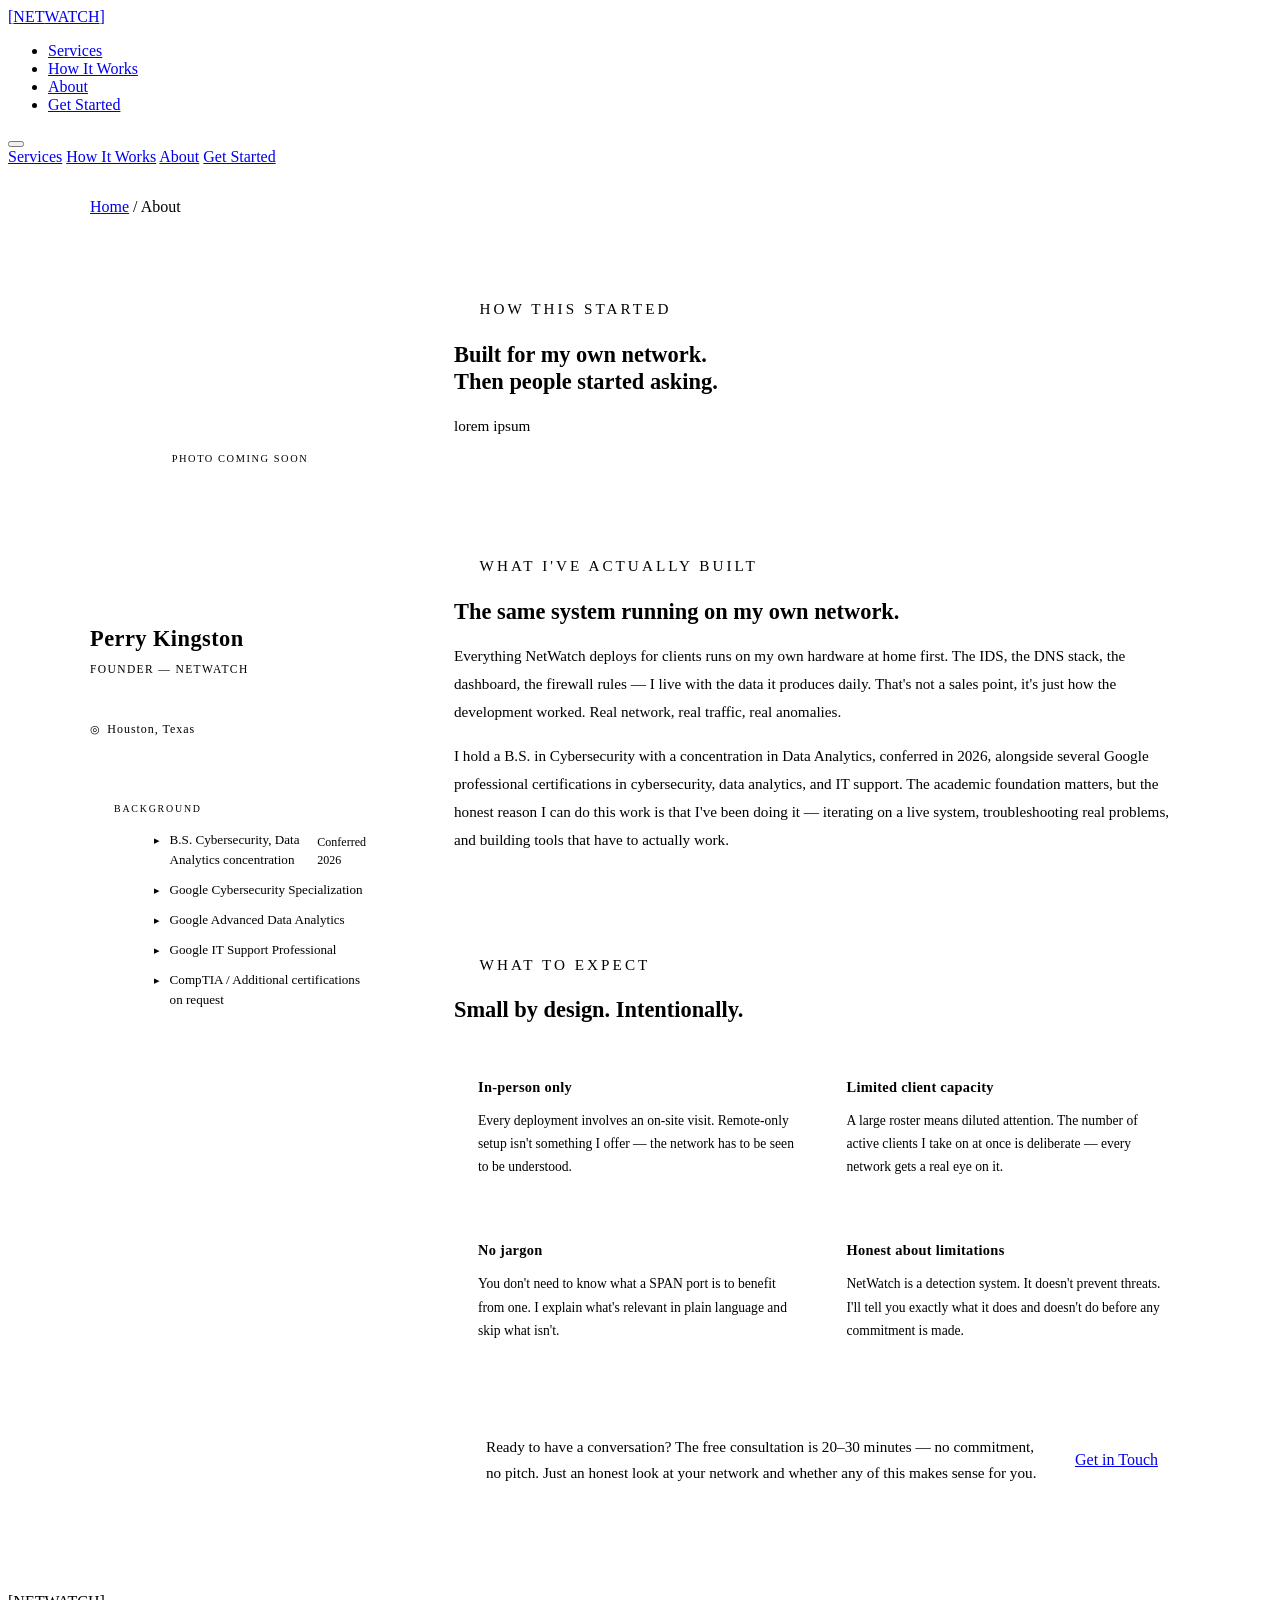
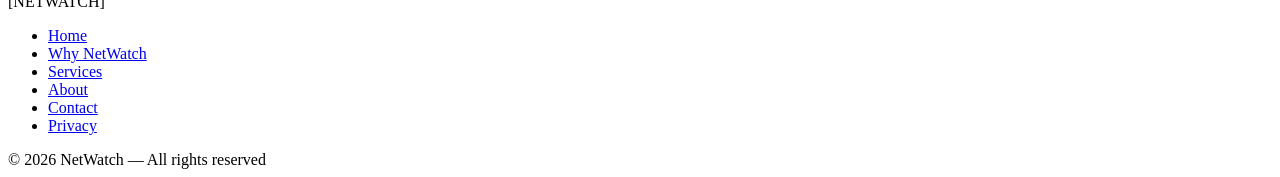
==== about.html @ 0d0172a7 "Update about.html" ====
<!DOCTYPE html>
<html lang="en">
<head>
  <meta charset="UTF-8" />
  <link rel="icon" type="image/svg+xml" href="favicon.svg" />
  <meta name="viewport" content="width=device-width, initial-scale=1.0" />
  <title>About — NetWatch</title>
  <link rel="preconnect" href="https://fonts.googleapis.com" />
  <link href="https://fonts.googleapis.com/css2?family=Chakra+Petch:wght@400;500;600;700&family=DM+Sans:wght@300;400;500&family=JetBrains+Mono:wght@400;500&display=swap" rel="stylesheet" />
  <link rel="stylesheet" href="assets/css/netwatch.css" />

  <style>
    /* ── ABOUT: LAYOUT ── */
    .about-grid {
      display: grid;
      grid-template-columns: 300px 1fr;
      gap: 4rem;
      align-items: start;
      max-width: 1100px;
      margin: 0 auto;
      padding: 4rem 2rem 5rem;
    }

    /* ── LEFT: IDENTITY ── */
    .about-identity {
      display: flex;
      flex-direction: column;
      gap: 1.5rem;
      animation: fadeUp 0.4s ease both;
    }

    .photo-placeholder {
      width: 100%;
      aspect-ratio: 1;
      background: var(--bg2);
      border: 1px solid var(--border2);
      border-radius: 4px;
      display: flex;
      flex-direction: column;
      align-items: center;
      justify-content: center;
      gap: 0.6rem;
    }

    .photo-placeholder-icon {
      width: 48px;
      height: 48px;
      border-radius: 50%;
      background: var(--bg3);
      border: 1px solid var(--border2);
      display: flex;
      align-items: center;
      justify-content: center;
    }

    .photo-placeholder-icon svg {
      width: 24px;
      height: 24px;
      stroke: var(--text-dim);
      fill: none;
      stroke-width: 1.5;
    }

    .photo-placeholder-label {
      font-family: var(--mono);
      font-size: 0.65rem;
      letter-spacing: 0.15em;
      text-transform: uppercase;
      color: var(--text-dim);
    }

    .identity-name {
      font-family: var(--head);
      font-size: 1.4rem;
      font-weight: 700;
      color: var(--text);
      letter-spacing: 0.02em;
    }

    .identity-title {
      font-family: var(--mono);
      font-size: 0.72rem;
      letter-spacing: 0.12em;
      text-transform: uppercase;
      color: var(--teal);
      margin-top: -0.75rem;
    }

    .identity-location {
      font-family: var(--mono);
      font-size: 0.75rem;
      letter-spacing: 0.08em;
      color: var(--text-dim);
      display: flex;
      align-items: center;
      gap: 0.4rem;
    }

    .identity-location::before {
      content: '◎';
      color: var(--teal-dim);
      font-size: 0.7rem;
    }

    /* ── CREDENTIAL BLOCK ── */
    .credential-block {
      background: var(--bg2);
      border: 1px solid var(--border);
      border-radius: 4px;
      padding: 1.25rem 1.5rem;
    }

    .credential-block-label {
      font-family: var(--mono);
      font-size: 0.62rem;
      letter-spacing: 0.18em;
      text-transform: uppercase;
      color: var(--text-dim);
      margin-bottom: 1rem;
    }

    .credential-list {
      list-style: none;
      display: flex;
      flex-direction: column;
      gap: 0.65rem;
    }

    .credential-list li {
      font-size: 0.82rem;
      color: var(--text-muted);
      line-height: 1.5;
      display: flex;
      align-items: flex-start;
      gap: 0.6rem;
    }

    .credential-list li::before {
      content: '▸';
      color: var(--teal-dim);
      font-size: 0.7rem;
      flex-shrink: 0;
      margin-top: 0.1rem;
    }

    .credential-list li span {
      color: var(--text-dim);
      font-size: 0.75rem;
      display: block;
      margin-top: 0.15rem;
    }

    /* ── RIGHT: CONTENT ── */
    .about-content {
      display: flex;
      flex-direction: column;
      gap: 2.5rem;
      animation: fadeUp 0.4s 0.1s ease both;
    }

    .about-section-label {
      font-family: var(--mono);
      font-size: 0.65rem;
      letter-spacing: 0.2em;
      text-transform: uppercase;
      color: var(--teal);
      margin-bottom: 0.75rem;
      display: flex;
      align-items: center;
      gap: 0.6rem;
    }

    .about-section-label::before {
      content: '';
      display: block;
      width: 16px;
      height: 1px;
      background: var(--teal);
    }

    .about-block h2 {
      font-family: var(--head);
      font-size: 1.4rem;
      font-weight: 700;
      color: var(--text);
      line-height: 1.2;
      margin-bottom: 1rem;
    }

    .about-block h2 em {
      font-style: normal;
      color: var(--teal);
    }

    .about-block p {
      font-size: 0.95rem;
      color: var(--text-muted);
      line-height: 1.85;
      margin-bottom: 1rem;
    }

    .about-block p:last-child { margin-bottom: 0; }

    .about-block p strong {
      color: var(--text);
      font-weight: 500;
    }

    .about-divider {
      height: 1px;
      background: var(--border);
    }

    /* ── WHAT TO EXPECT ── */
    .expect-grid {
      display: grid;
      grid-template-columns: 1fr 1fr;
      gap: 1px;
      background: var(--border);
      border: 1px solid var(--border);
      border-radius: 4px;
      overflow: hidden;
      margin-top: 1rem;
    }

    .expect-card {
      background: var(--bg2);
      padding: 1.5rem;
    }

    .expect-card h3 {
      font-family: var(--head);
      font-size: 0.9rem;
      font-weight: 600;
      color: var(--text);
      letter-spacing: 0.02em;
      margin-bottom: 0.5rem;
    }

    .expect-card p {
      font-size: 0.85rem;
      color: var(--text-muted);
      line-height: 1.7;
      margin-bottom: 0;
    }

    /* ── CTA ROW ── */
    .about-cta {
      background: var(--bg2);
      border: 1px solid var(--border2);
      border-radius: 4px;
      padding: 1.75rem 2rem;
      display: flex;
      align-items: center;
      justify-content: space-between;
      gap: 2rem;
      flex-wrap: wrap;
    }

    .about-cta p {
      font-size: 0.95rem;
      color: var(--text-muted);
      line-height: 1.7;
      margin: 0;
      flex: 1;
      min-width: 220px;
    }

    .about-cta p strong {
      color: var(--text);
      font-weight: 500;
    }

    /* ── RESPONSIVE ── */
    @media (max-width: 860px) {
      .about-grid {
        grid-template-columns: 1fr;
        gap: 2.5rem;
        padding: 2.5rem 1.5rem 4rem;
      }

      .about-identity {
        flex-direction: row;
        flex-wrap: wrap;
        align-items: flex-start;
        gap: 1.5rem;
      }

      .photo-placeholder {
        width: 120px;
        aspect-ratio: 1;
        flex-shrink: 0;
      }

      .expect-grid { grid-template-columns: 1fr; }
    }
  </style>
</head>
<body>

  <nav>
    <a href="index.html" class="nav-logo">
      <span class="logo-bracket">[</span>NET<span>WATCH</span><span class="logo-bracket">]</span>
    </a>
    <ul class="nav-links">
      <li><a href="services.html">Services</a></li>
      <li><a href="index.html#how-it-works">How It Works</a></li>
      <li><a href="about.html" class="active">About</a></li>
      <li><a href="contact.html" class="nav-cta">Get Started</a></li>
    </ul>
    <button class="nav-hamburger" aria-label="Toggle menu" onclick="toggleMenu()">
      <span></span><span></span><span></span>
    </button>
  </nav>

  <div class="mobile-menu" id="mobileMenu">
    <a href="services.html" onclick="toggleMenu()">Services</a>
    <a href="index.html#how-it-works" onclick="toggleMenu()">How It Works</a>
    <a href="about.html" onclick="toggleMenu()">About</a>
    <a href="contact.html" class="nav-cta" onclick="toggleMenu()">Get Started</a>
  </div>

  <div style="max-width: 1100px; margin: 0 auto; padding: 2rem 2rem 0;">
    <div class="breadcrumb">
      <a href="index.html">Home</a>
      <span>/</span>
      <span style="color: var(--text-muted);">About</span>
    </div>
  </div>

  <div class="about-grid">

    <!-- ── LEFT COLUMN ── -->
    <div class="about-identity">

      <div class="photo-placeholder">
        <div class="photo-placeholder-icon">
          <svg viewBox="0 0 24 24" xmlns="http://www.w3.org/2000/svg">
            <circle cx="12" cy="8" r="4"/>
            <path d="M4 20c0-4 3.6-7 8-7s8 3 8 7"/>
          </svg>
        </div>
        <p class="photo-placeholder-label">Photo coming soon</p>
      </div>

      <div>
        <p class="identity-name">Perry Kingston</p>
        <p class="identity-title">Founder — NetWatch</p>
      </div>

      <p class="identity-location">Houston, Texas</p>

      <div class="credential-block">
        <p class="credential-block-label">Background</p>
        <ul class="credential-list">
          <li>
            B.S. Cybersecurity, Data Analytics concentration
            <span>Conferred 2026</span>
          </li>
          <li>
            Google Cybersecurity Specialization
          </li>
          <li>
            Google Advanced Data Analytics
          </li>
          <li>
            Google IT Support Professional
          </li>
          <li>
            CompTIA / Additional certifications on request
          </li>
        </ul>
      </div>

    </div>

    <!-- ── RIGHT COLUMN ── -->
    <div class="about-content">

      <!-- ORIGIN -->
      <div class="about-block">
        <p class="about-section-label">How this started</p>
        <h2>Built for my own network.<br /><em>Then people started asking.</em></h2>
        <p>
        lorem ipsum
        </p>
        <p>
         <!-- The interest was genuine and unsolicited. That matters to me — it means
          the product earns its place in someone's home on its own merits, not because
          it was sold to them. That's still how I intend to operate. -->
        </p>
      </div>

      <div class="about-divider"></div>

      <!-- QUALIFICATIONS — translated -->
      <div class="about-block">
        <p class="about-section-label">What I've actually built</p>
        <h2>The same system running <em>on my own network.</em></h2>
        <p>
          Everything NetWatch deploys for clients runs on my own hardware at home first.
          The IDS, the DNS stack, the dashboard, the firewall rules — I live with the data
          it produces daily. That's not a sales point, it's just how the development worked.
          Real network, real traffic, real anomalies.
        </p>
        <p>
          I hold a <strong>B.S. in Cybersecurity with a concentration in Data Analytics</strong>,
          conferred in 2026, alongside several Google professional certifications in cybersecurity,
          data analytics, and IT support. The academic foundation matters, but the honest reason
          I can do this work is that I've been doing it — iterating on a live system,
          troubleshooting real problems, and building tools that have to actually work.
        </p>
      </div>

      <div class="about-divider"></div>

      <!-- WHAT TO EXPECT -->
      <div class="about-block">
        <p class="about-section-label">What to expect</p>
        <h2>Small by design. <em>Intentionally.</em></h2>
        <p>
         <!-- [Work ethic / engagement style placeholder — describe what it's actually like to
          work with you. Direct communication, no jargon with clients, honest about what
          the system can and can't do, show up on time, etc. Your words here.] lorem ipsum -->
        </p>
        <div class="expect-grid">
          <div class="expect-card">
            <h3>In-person only</h3>
            <p>Every deployment involves an on-site visit. Remote-only setup isn't something I offer — the network has to be seen to be understood.</p>
          </div>
          <div class="expect-card">
            <h3>Limited client capacity</h3>
            <p>A large roster means diluted attention. The number of active clients I take on at once is deliberate — every network gets a real eye on it.</p>
          </div>
          <div class="expect-card">
            <h3>No jargon</h3>
            <p>You don't need to know what a SPAN port is to benefit from one. I explain what's relevant in plain language and skip what isn't.</p>
          </div>
          <div class="expect-card">
            <h3>Honest about limitations</h3>
            <p>NetWatch is a detection system. It doesn't prevent threats. I'll tell you exactly what it does and doesn't do before any commitment is made.</p>
          </div>
        </div>
      </div>

      <div class="about-cta">
        <p>
          <strong>Ready to have a conversation?</strong> The free consultation is
          20–30 minutes — no commitment, no pitch. Just an honest look at your network
          and whether any of this makes sense for you.
        </p>
        <a href="contact.html" class="btn-primary">Get in Touch</a>
      </div>

    </div>
  </div>

  <footer>
    <div class="footer-inner">
      <span class="footer-brand">[NET<span>WATCH</span>]</span>
      <ul class="footer-links">
        <li><a href="index.html">Home</a></li>
        <li><a href="why.html">Why NetWatch</a></li>
        <li><a href="services.html">Services</a></li>
        <li><a href="about.html">About</a></li>
        <li><a href="contact.html">Contact</a></li>
        <li><a href="privacy.html">Privacy</a></li>
      </ul>
      <span class="footer-copy">&copy; 2026 NetWatch — All rights reserved</span>
    </div>
  </footer>

  <script>
    function toggleMenu() {
      document.getElementById('mobileMenu').classList.toggle('open');
    }

    document.addEventListener('click', function(e) {
      const menu = document.getElementById('mobileMenu');
      const hamburger = document.querySelector('.nav-hamburger');
      if (menu.classList.contains('open') && !menu.contains(e.target) && !hamburger.contains(e.target)) {
        menu.classList.remove('open');
      }
    });
  </script>

</body>
</html>
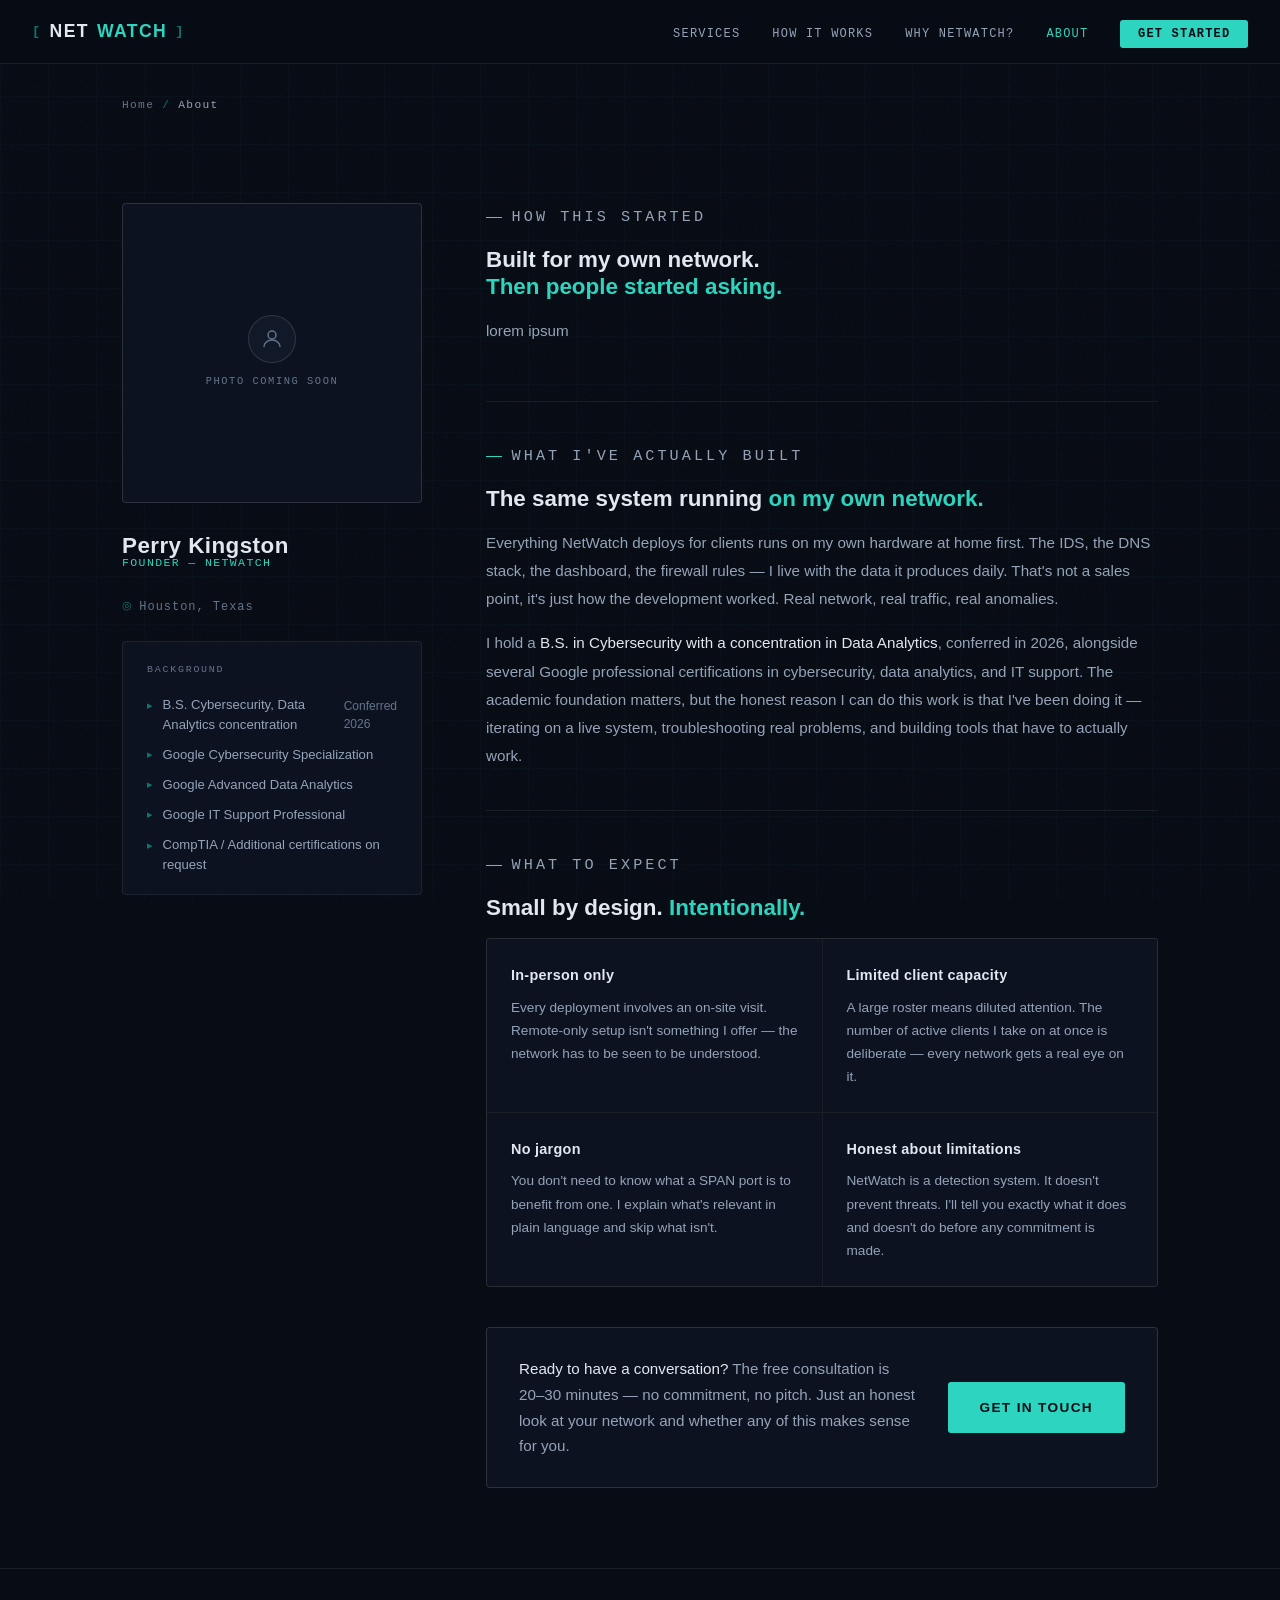
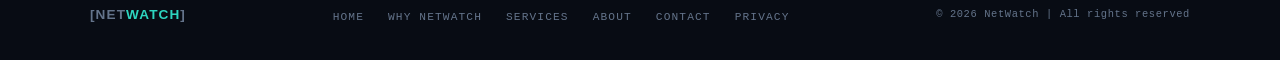
==== commit e0842f6d: "Update about.html CSP addition" ====
--- a/about.html
+++ b/about.html
@@ -3,6 +3,17 @@
 <head>
   <meta charset="UTF-8" />
   <link rel="icon" type="image/svg+xml" href="favicon.svg" />
+  <meta http-equiv="Content-Security-Policy"
+  content="
+    default-src 'self';
+    script-src 'self' 'unsafe-inline';
+    connect-src 'self';
+    frame-src 'self';
+    img-src 'self' data:;
+    style-src 'self' 'unsafe-inline' https://fonts.googleapis.com;
+    font-src 'self' https://fonts.gstatic.com;
+    worker-src 'self' blob:;
+  ">
   <meta name="viewport" content="width=device-width, initial-scale=1.0" />
   <title>About — NetWatch</title>
   <link rel="preconnect" href="https://fonts.googleapis.com" />
@@ -305,6 +316,7 @@
     <ul class="nav-links">
       <li><a href="services.html">Services</a></li>
       <li><a href="index.html#how-it-works">How It Works</a></li>
+      <li><a href="why.html">Why NetWatch?</a></li>
       <li><a href="about.html" class="active">About</a></li>
       <li><a href="contact.html" class="nav-cta">Get Started</a></li>
     </ul>
@@ -316,6 +328,7 @@
   <div class="mobile-menu" id="mobileMenu">
     <a href="services.html" onclick="toggleMenu()">Services</a>
     <a href="index.html#how-it-works" onclick="toggleMenu()">How It Works</a>
+    <a href="why.html" onclick="toggleMenu()">Why NetWatch?</a>
     <a href="about.html" onclick="toggleMenu()">About</a>
     <a href="contact.html" class="nav-cta" onclick="toggleMenu()">Get Started</a>
   </div>
@@ -466,7 +479,7 @@
         <li><a href="contact.html">Contact</a></li>
         <li><a href="privacy.html">Privacy</a></li>
       </ul>
-      <span class="footer-copy">&copy; 2026 NetWatch — All rights reserved</span>
+      <span class="footer-copy">&copy; 2026 NetWatch | All rights reserved</span>
     </div>
   </footer>
 
--- a/assets/css/netwatch.css
+++ b/assets/css/netwatch.css
@@ -0,0 +1,898 @@
+/* ============================================================
+   NETWATCH.CSS — Shared Design System
+   Page-specific styles live in on-page <style> blocks.
+   ============================================================ */
+
+
+/* ── RESET ── */
+*, *::before, *::after {
+  box-sizing: border-box;
+  margin: 0;
+  padding: 0;
+}
+
+
+/* ── DESIGN TOKENS ── */
+:root {
+  --bg:          #080c14;
+  --bg2:         #0d1220;
+  --bg3:         #111827;
+  --border:      rgba(255, 255, 255, 0.07);
+  --border2:     rgba(255, 255, 255, 0.13);
+  --teal:        #2dd4bf;
+  --teal-dim:    #0f766e;
+  --teal-glow:   rgba(45, 212, 191, 0.12);
+  --teal-hover:  #5eead4;
+  --amber:       #f59e0b;
+  --amber-dim:   rgba(245, 158, 11, 0.15);
+  --text:        #e2e8f0;
+  --text-muted:  #94a3b8;
+  --text-dim:    #64748b;
+  --mono:        'JetBrains Mono', monospace;
+  --head:        'Chakra Petch', sans-serif;
+  --body:        'DM Sans', sans-serif;
+  --nav-height:  64px;
+}
+
+
+/* ── BASE ── */
+html {
+  scroll-behavior: smooth;
+}
+
+body {
+  background: var(--bg);
+  color: var(--text);
+  font-family: var(--body);
+  font-size: 16px;
+  line-height: 1.7;
+  min-height: 100vh;
+  overflow-x: hidden;
+}
+
+/* Noise texture overlay */
+body::before {
+  content: '';
+  position: fixed;
+  inset: 0;
+  background-image: url("data:image/svg+xml,%3Csvg viewBox='0 0 256 256' xmlns='http://www.w3.org/2000/svg'%3E%3Cfilter id='n'%3E%3CfeTurbulence type='fractalNoise' baseFrequency='0.9' numOctaves='4' stitchTiles='stitch'/%3E%3C/filter%3E%3Crect width='100%25' height='100%25' filter='url(%23n)' opacity='0.03'/%3E%3C/svg%3E");
+  pointer-events: none;
+  z-index: 0;
+  opacity: 0.4;
+}
+
+/* Grid pattern */
+body::after {
+  content: '';
+  position: fixed;
+  inset: 0;
+  background-image:
+    linear-gradient(rgba(45, 212, 191, 0.03) 1px, transparent 1px),
+    linear-gradient(90deg, rgba(45, 212, 191, 0.03) 1px, transparent 1px);
+  background-size: 48px 48px;
+  pointer-events: none;
+  z-index: 0;
+}
+
+/* Ensure all content sits above pseudo-element overlays */
+* {
+  position: relative;
+  z-index: 1;
+}
+
+
+/* ── NAVIGATION ── */
+nav {
+  position: sticky;
+  top: 0;
+  z-index: 100;
+  background: rgba(8, 12, 20, 0.9);
+  backdrop-filter: blur(16px);
+  border-bottom: 1px solid var(--border);
+  padding: 0 2rem;
+  height: var(--nav-height);
+  display: flex;
+  align-items: center;
+  justify-content: space-between;
+}
+
+.nav-logo {
+  font-family: var(--head);
+  font-size: 1.1rem;
+  font-weight: 700;
+  letter-spacing: 0.08em;
+  color: var(--text);
+  text-decoration: none;
+  display: flex;
+  align-items: center;
+  gap: 0.5rem;
+}
+
+.nav-logo span       { color: var(--teal); }
+.nav-logo .logo-bracket {
+  font-family: var(--mono);
+  color: var(--teal-dim);
+  font-size: 0.85rem;
+}
+
+.nav-links {
+  display: flex;
+  gap: 2rem;
+  list-style: none;
+  align-items: center;
+}
+
+.nav-links a {
+  font-family: var(--mono);
+  font-size: 0.75rem;
+  letter-spacing: 0.1em;
+  text-transform: uppercase;
+  color: var(--text-muted);
+  text-decoration: none;
+  transition: color 0.2s;
+}
+
+.nav-links a:hover  { color: var(--teal); }
+.nav-links a.active { color: var(--teal); }
+
+.nav-cta {
+  font-family: var(--head);
+  font-size: 0.8rem;
+  font-weight: 600;
+  letter-spacing: 0.08em;
+  text-transform: uppercase;
+  color: var(--bg) !important;
+  background: var(--teal);
+  padding: 0.45rem 1.1rem;
+  border-radius: 3px;
+  text-decoration: none;
+  transition: background 0.2s;
+}
+
+.nav-cta:hover { background: var(--teal-hover) !important; }
+
+.nav-hamburger {
+  display: none;
+  flex-direction: column;
+  gap: 5px;
+  cursor: pointer;
+  padding: 4px;
+  background: none;
+  border: none;
+}
+
+.nav-hamburger span {
+  display: block;
+  width: 22px;
+  height: 2px;
+  background: var(--text-muted);
+  transition: all 0.3s;
+}
+
+
+/* ── MOBILE MENU ── */
+.mobile-menu {
+  display: none;
+  position: fixed;
+  top: var(--nav-height);
+  left: 0;
+  right: 0;
+  background: rgba(8, 12, 20, 0.97);
+  border-bottom: 1px solid var(--border);
+  padding: 1.5rem 2rem;
+  z-index: 99;
+  flex-direction: column;
+  gap: 1.25rem;
+}
+
+.mobile-menu.open { display: flex; }
+
+.mobile-menu a {
+  font-family: var(--mono);
+  font-size: 0.85rem;
+  letter-spacing: 0.08em;
+  text-transform: uppercase;
+  color: var(--text-muted);
+  text-decoration: none;
+  padding: 0.5rem 0;
+  border-bottom: 1px solid var(--border);
+}
+
+.mobile-menu .nav-cta {
+  color: var(--bg) !important;
+  text-align: center;
+  padding: 0.75rem;
+  margin-top: 0.5rem;
+  border-bottom: none;
+}
+
+
+/* ── BUTTONS ── */
+.btn-primary {
+  font-family: var(--head);
+  font-size: 0.85rem;
+  font-weight: 600;
+  letter-spacing: 0.1em;
+  text-transform: uppercase;
+  background: var(--teal);
+  color: var(--bg);
+  padding: 0.85rem 2rem;
+  border-radius: 3px;
+  text-decoration: none;
+  transition: background 0.2s;
+  display: inline-block;
+  white-space: nowrap;
+}
+
+.btn-primary:hover { background: var(--teal-hover); }
+
+.btn-ghost {
+  font-family: var(--mono);
+  font-size: 0.75rem;
+  letter-spacing: 0.12em;
+  text-transform: uppercase;
+  color: var(--text-muted);
+  text-decoration: none;
+  border: 1px solid var(--border2);
+  padding: 0.85rem 2rem;
+  border-radius: 3px;
+  transition: border-color 0.2s, color 0.2s;
+  display: inline-block;
+  white-space: nowrap;
+}
+
+.btn-ghost:hover { border-color: var(--teal); color: var(--teal); }
+
+
+/* ── SECTION SCAFFOLDING ── */
+.section {
+  max-width: 1100px;
+  margin: 0 auto;
+  padding: 2.5rem 2rem;
+}
+
+.section-label {
+  font-family: var(--mono);
+  font-size: 0.68rem;
+  letter-spacing: 0.22em;
+  text-transform: uppercase;
+  color: var(--teal);
+  margin-bottom: 1rem;
+  display: flex;
+  align-items: center;
+  gap: 0.75rem;
+}
+
+.section-label::before {
+  content: '';
+  display: block;
+  width: 24px;
+  height: 1px;
+  background: var(--teal);
+}
+
+.section h2 {
+  font-family: var(--head);
+  font-size: clamp(1.8rem, 3.5vw, 2.6rem);
+  font-weight: 700;
+  line-height: 1.15;
+  color: var(--text);
+  margin-bottom: 1.25rem;
+}
+
+.section h2 em {
+  font-style: normal;
+  color: var(--teal);
+}
+
+.section-intro {
+  font-size: 1.05rem;
+  color: var(--text-muted);
+  max-width: 640px;
+  line-height: 1.8;
+  margin-bottom: 3.5rem;
+  font-weight: 300;
+}
+
+.divider {
+  height: 1px;
+  background: var(--border);
+  max-width: 1100px;
+  margin: 0 auto;
+}
+
+.divider-full {
+  height: 1px;
+  background: var(--border);
+}
+
+
+/* ── STAT STRIP ── */
+.stat-strip {
+  border-top: 1px solid var(--border);
+  border-bottom: 1px solid var(--border);
+  background: var(--bg2);
+}
+
+.stat-strip-inner {
+  max-width: 1100px;
+  margin: 0 auto;
+  padding: 2rem;
+  display: grid;
+  grid-template-columns: repeat(auto-fit, minmax(200px, 1fr));
+  gap: 2rem;
+}
+
+.stat-item {
+  display: flex;
+  flex-direction: column;
+  gap: 0.25rem;
+}
+
+.stat-value {
+  font-family: var(--head);
+  font-size: 1.8rem;
+  font-weight: 700;
+  color: var(--teal);
+  letter-spacing: -0.02em;
+}
+
+.stat-label {
+  font-family: var(--mono);
+  font-size: 0.7rem;
+  letter-spacing: 0.12em;
+  text-transform: uppercase;
+  color: var(--text-dim);
+}
+
+
+/* ── WHY STRIP ── */
+.why-strip {
+  border-top: 1px solid var(--border);
+  border-bottom: 1px solid var(--border);
+  background: var(--bg2);
+}
+
+.why-strip-inner {
+  max-width: 1100px;
+  margin: 0 auto;
+  padding: 1.75rem 2rem;
+  display: flex;
+  align-items: center;
+  justify-content: space-between;
+  gap: 2rem;
+  flex-wrap: wrap;
+}
+
+.why-strip-content {
+  flex: 1;
+  min-width: 260px;
+}
+
+.why-strip-label {
+  font-family: var(--mono);
+  font-size: 0.68rem;
+  letter-spacing: 0.18em;
+  text-transform: uppercase;
+  color: var(--amber);
+  margin-bottom: 0.4rem;
+}
+
+.why-strip-text {
+  font-size: 0.9rem;
+  color: var(--text-muted);
+  line-height: 1.75;
+  max-width: 680px;
+}
+
+.why-strip-link {
+  font-family: var(--mono);
+  font-size: 0.72rem;
+  letter-spacing: 0.1em;
+  color: var(--teal);
+  text-decoration: none;
+  white-space: nowrap;
+  border-bottom: 1px solid var(--teal-dim);
+  padding-bottom: 1px;
+  transition: border-color 0.2s, color 0.2s;
+  flex-shrink: 0;
+}
+
+.why-strip-link:hover { color: var(--teal-hover); border-color: var(--teal-hover); }
+
+
+/* ── TIER FLOW ── */
+.tier-flow {
+  display: flex;
+  flex-direction: column;
+}
+
+.tier {
+  border: 1px solid var(--border2);
+  border-radius: 4px;
+  background: var(--bg2);
+  overflow: hidden;
+  transition: border-color 0.25s;
+  cursor: pointer;
+  scroll-margin-top: 80px;
+
+}
+
+.tier:hover  { border-color: var(--teal-dim); }
+.tier.active { border-color: var(--teal); }
+
+.tier-header {
+  display: flex;
+  align-items: center;
+  gap: 1.25rem;
+  padding: 1.5rem 1.75rem;
+  user-select: none;
+}
+
+.tier-num {
+  font-family: var(--mono);
+  font-size: 0.65rem;
+  font-weight: 500;
+  letter-spacing: 0.12em;
+  color: var(--bg);
+  background: var(--teal-dim);
+  width: 28px;
+  height: 28px;
+  border-radius: 50%;
+  display: flex;
+  align-items: center;
+  justify-content: center;
+  flex-shrink: 0;
+  transition: background 0.25s;
+}
+
+.tier.active .tier-num { background: var(--teal); }
+.tier.t4     .tier-num { background: var(--teal); }
+
+.tier-meta { flex: 1; }
+
+.tier-tag {
+  font-family: var(--mono);
+  font-size: 0.65rem;
+  letter-spacing: 0.15em;
+  text-transform: uppercase;
+  color: var(--text-dim);
+  margin-bottom: 0.2rem;
+  transition: color 0.25s;
+}
+
+.tier.active .tier-tag { color: var(--teal); }
+.tier.t4     .tier-tag { color: var(--teal); }
+
+.tier-name {
+  font-family: var(--head);
+  font-size: 1.1rem;
+  font-weight: 600;
+  color: var(--text);
+  letter-spacing: 0.02em;
+}
+
+.tier-toggle {
+  font-family: var(--mono);
+  font-size: 1.1rem;
+  color: var(--text-dim);
+  transition: transform 0.25s, color 0.2s;
+}
+
+.tier.active .tier-toggle {
+  transform: rotate(180deg);
+  color: var(--teal);
+}
+
+.tier-body {
+  max-height: 0;
+  overflow: hidden;
+  transition: max-height 0.45s ease;
+}
+
+.tier-body-inner {
+  padding: 0 1.75rem 1.75rem;
+  border-top: 1px solid var(--border);
+}
+
+.tier-desc {
+  font-size: 0.95rem;
+  color: var(--text-muted);
+  line-height: 1.8;
+  margin: 1.25rem 0;
+}
+
+.tier-desc strong {
+  color: var(--text);
+  font-weight: 500;
+}
+
+.tier-services {
+  display: grid;
+  grid-template-columns: repeat(auto-fit, minmax(220px, 1fr));
+  gap: 0.75rem;
+  margin-top: 1rem;
+}
+
+.tier-service {
+  display: flex;
+  align-items: flex-start;
+  gap: 0.6rem;
+  font-size: 0.875rem;
+  color: var(--text-muted);
+  background: var(--bg3);
+  border: 1px solid var(--border);
+  border-radius: 3px;
+  padding: 0.65rem 0.9rem;
+}
+
+.tier-service-dot {
+  width: 5px;
+  height: 5px;
+  border-radius: 50%;
+  background: var(--teal);
+  flex-shrink: 0;
+  margin-top: 0.45rem;
+}
+
+.tier-note {
+  margin-top: 1.25rem;
+  padding: 0.9rem 1.1rem;
+  background: var(--amber-dim);
+  border-left: 2px solid var(--amber);
+  border-radius: 0 3px 3px 0;
+  font-size: 0.85rem;
+  color: var(--text-muted);
+  line-height: 1.7;
+}
+
+.tier-note strong {
+  color: var(--amber);
+  font-weight: 500;
+}
+
+.tier-note-teal {
+  margin-top: 1.25rem;
+  padding: 0.9rem 1.1rem;
+  background: var(--teal-glow);
+  border-left: 2px solid var(--teal);
+  border-radius: 0 3px 3px 0;
+  font-size: 0.85rem;
+  color: var(--text-muted);
+  line-height: 1.7;
+}
+
+.tier-note-teal strong {
+  color: var(--teal);
+  font-weight: 500;
+}
+
+.tier-connector {
+  display: flex;
+  align-items: center;
+  gap: 0;
+  padding: 0 0 0 40px;
+  height: 44px;
+}
+
+.tier-connector-inner {
+  display: flex;
+  flex-direction: column;
+  align-items: center;
+  gap: 3px;
+}
+
+.tier-connector-line {
+  width: 1px;
+  height: 20px;
+  background: var(--teal-dim);
+}
+
+.tier-connector-line-short {
+  width: 1px;
+  height: 14px;
+  background: var(--teal-dim);
+}
+
+.tier-connector-label {
+  font-family: var(--mono);
+  font-size: 0.65rem;
+  color: var(--teal-dim);
+  letter-spacing: 0.1em;
+}
+
+
+/* ── ENTRY LANES ── */
+.entry-lanes {
+  display: grid;
+  grid-template-columns: 1fr 1fr;
+  gap: 1px;
+  background: var(--border);
+  border: 1px solid var(--border2);
+  border-radius: 4px;
+  overflow: hidden;
+  margin-top: 1.5rem;
+}
+
+.lane {
+  background: var(--bg2);
+  padding: 1.25rem 1.5rem;
+}
+
+.lane-label {
+  font-family: var(--mono);
+  font-size: 0.65rem;
+  letter-spacing: 0.15em;
+  text-transform: uppercase;
+  margin-bottom: 0.5rem;
+}
+
+.lane-label.paid { color: var(--teal); }
+.lane-label.free { color: var(--text-dim); }
+
+.lane p {
+  font-size: 0.875rem;
+  color: var(--text-muted);
+  line-height: 1.7;
+}
+
+
+/* ── BREADCRUMB ── */
+.breadcrumb {
+  font-family: var(--mono);
+  font-size: 0.7rem;
+  letter-spacing: 0.12em;
+  color: var(--text-dim);
+  margin-bottom: 1.5rem;
+  display: flex;
+  align-items: center;
+  gap: 0.5rem;
+}
+
+.breadcrumb a {
+  color: var(--text-dim);
+  text-decoration: none;
+  transition: color 0.2s;
+}
+
+.breadcrumb a:hover { color: var(--teal); }
+.breadcrumb span    { color: var(--teal-dim); }
+
+
+/* ── PAGE HEADER (interior pages) ── */
+.page-header {
+  max-width: 1100px;
+  margin: 0 auto;
+  padding: 2rem 2rem 1rem;
+}
+
+.page-eyebrow {
+  font-family: var(--mono);
+  font-size: 0.7rem;
+  letter-spacing: 0.2em;
+  text-transform: uppercase;
+  color: var(--teal);
+  margin-bottom: 1rem;
+  display: flex;
+  align-items: center;
+  gap: 0.75rem;
+}
+
+.page-eyebrow::before {
+  content: '';
+  display: block;
+  width: 24px;
+  height: 1px;
+  background: var(--teal);
+}
+
+.page-header h1 {
+  font-family: var(--head);
+  font-size: clamp(2rem, 4.5vw, 3.2rem);
+  font-weight: 700;
+  line-height: 1.1;
+  color: var(--text);
+  margin-bottom: 1.25rem;
+}
+
+.page-header h1 em {
+  font-style: normal;
+  color: var(--teal);
+}
+
+.page-header .lead {
+  font-size: 1.05rem;
+  color: var(--text-muted);
+  max-width: 620px;
+  line-height: 1.8;
+  font-weight: 300;
+}
+
+
+/* ── CONTEXT BLOCK ── */
+.context-block {
+  background: var(--bg2);
+  border: 1px solid var(--border2);
+  border-radius: 4px;
+  padding: 1rem 2.25rem;
+  margin-top: 1rem;
+}
+
+.context-block p {
+  font-size: 0.95rem;
+  color: var(--text-muted);
+  line-height: 1.85;
+  margin-bottom: 1rem;
+}
+
+.context-block p:last-child { margin-bottom: 0; }
+
+.context-block strong {
+  color: var(--text);
+  font-weight: 500;
+}
+
+
+/* ── CTA SECTION (homepage) ── */
+.cta-section {
+  background: var(--bg2);
+  border-top: 1px solid var(--border);
+  border-bottom: 1px solid var(--border);
+}
+
+.cta-inner {
+  max-width: 1100px;
+  margin: 0 auto;
+  padding: 2.5rem 2rem;
+  display: grid;
+  grid-template-columns: 1fr auto;
+  gap: 3rem;
+  align-items: center;
+}
+
+.cta-inner h2 {
+  font-family: var(--head);
+  font-size: clamp(1.6rem, 3vw, 2.2rem);
+  font-weight: 700;
+  color: var(--text);
+  line-height: 1.2;
+  margin-bottom: 0.75rem;
+}
+
+.cta-inner h2 em {
+  font-style: normal;
+  color: var(--teal);
+}
+
+.cta-inner p {
+  font-size: 0.95rem;
+  color: var(--text-muted);
+  max-width: 500px;
+  line-height: 1.8;
+}
+
+.cta-actions {
+  display: flex;
+  flex-direction: column;
+  gap: 0.75rem;
+  align-items: center;
+  min-width: 200px;
+}
+
+.cta-email {
+  font-family: var(--mono);
+  font-size: 0.7rem;
+  letter-spacing: 0.1em;
+  color: var(--text-dim);
+  text-align: center;
+}
+
+
+/* ── CTA ROW (interior pages) ── */
+.cta-row {
+  display: flex;
+  align-items: center;
+  gap: 1.5rem;
+  flex-wrap: wrap;
+  padding: 3rem 2rem 4rem;
+  max-width: 1100px;
+  margin: 0 auto;
+}
+
+.cta-row p {
+  font-size: 0.95rem;
+  color: var(--text-muted);
+  flex: 1;
+  min-width: 240px;
+}
+
+
+/* ── FOOTER ── */
+footer {
+  background: var(--bg);
+  border-top: 1px solid var(--border);
+  padding: 2rem;
+}
+
+.footer-inner {
+  max-width: 1100px;
+  margin: 0 auto;
+  display: flex;
+  justify-content: space-between;
+  align-items: center;
+  gap: 1rem;
+  flex-wrap: wrap;
+}
+
+.footer-brand {
+  font-family: var(--head);
+  font-size: 0.85rem;
+  font-weight: 600;
+  letter-spacing: 0.08em;
+  color: var(--text-dim);
+}
+
+.footer-brand span { color: var(--teal); }
+
+.footer-links {
+  display: flex;
+  gap: 1.5rem;
+  list-style: none;
+}
+
+.footer-links a {
+  font-family: var(--mono);
+  font-size: 0.7rem;
+  letter-spacing: 0.1em;
+  text-transform: uppercase;
+  color: var(--text-dim);
+  text-decoration: none;
+  transition: color 0.2s;
+}
+
+.footer-links a:hover { color: var(--teal); }
+
+.footer-copy {
+  font-family: var(--mono);
+  font-size: 0.65rem;
+  color: var(--text-dim);
+  letter-spacing: 0.06em;
+}
+
+
+/* ── ANIMATIONS ── */
+@keyframes fadeUp {
+  from { opacity: 0; transform: translateY(20px); }
+  to   { opacity: 1; transform: translateY(0); }
+}
+
+
+/* ── RESPONSIVE ── */
+@media (max-width: 768px) {
+  .nav-links      { display: none; }
+  .nav-hamburger  { display: flex; }
+
+  .section        { padding: 1.75rem 1.5rem; }
+  .page-header    { padding: 1.25rem 1.5rem 0.75rem; }
+
+  .stat-strip-inner { grid-template-columns: 1fr 1fr; gap: 1.5rem; }
+
+  .cta-inner {
+    grid-template-columns: 1fr;
+    text-align: center;
+  }
+
+  .cta-inner p  { margin: 0 auto; }
+  .cta-actions  { flex-direction: row; flex-wrap: wrap; justify-content: center; }
+  .cta-row      { padding: 2rem 1.5rem 3rem; }
+
+  .entry-lanes  { grid-template-columns: 1fr; }
+
+  .footer-inner  { flex-direction: column; text-align: center; gap: 1rem; }
+  .footer-links  { justify-content: center; flex-wrap: wrap; gap: 1rem; }
+}
+
+@media (max-width: 480px) {
+  nav                 { padding: 0 1.25rem; }
+  .stat-strip-inner   { grid-template-columns: 1fr; }
+}
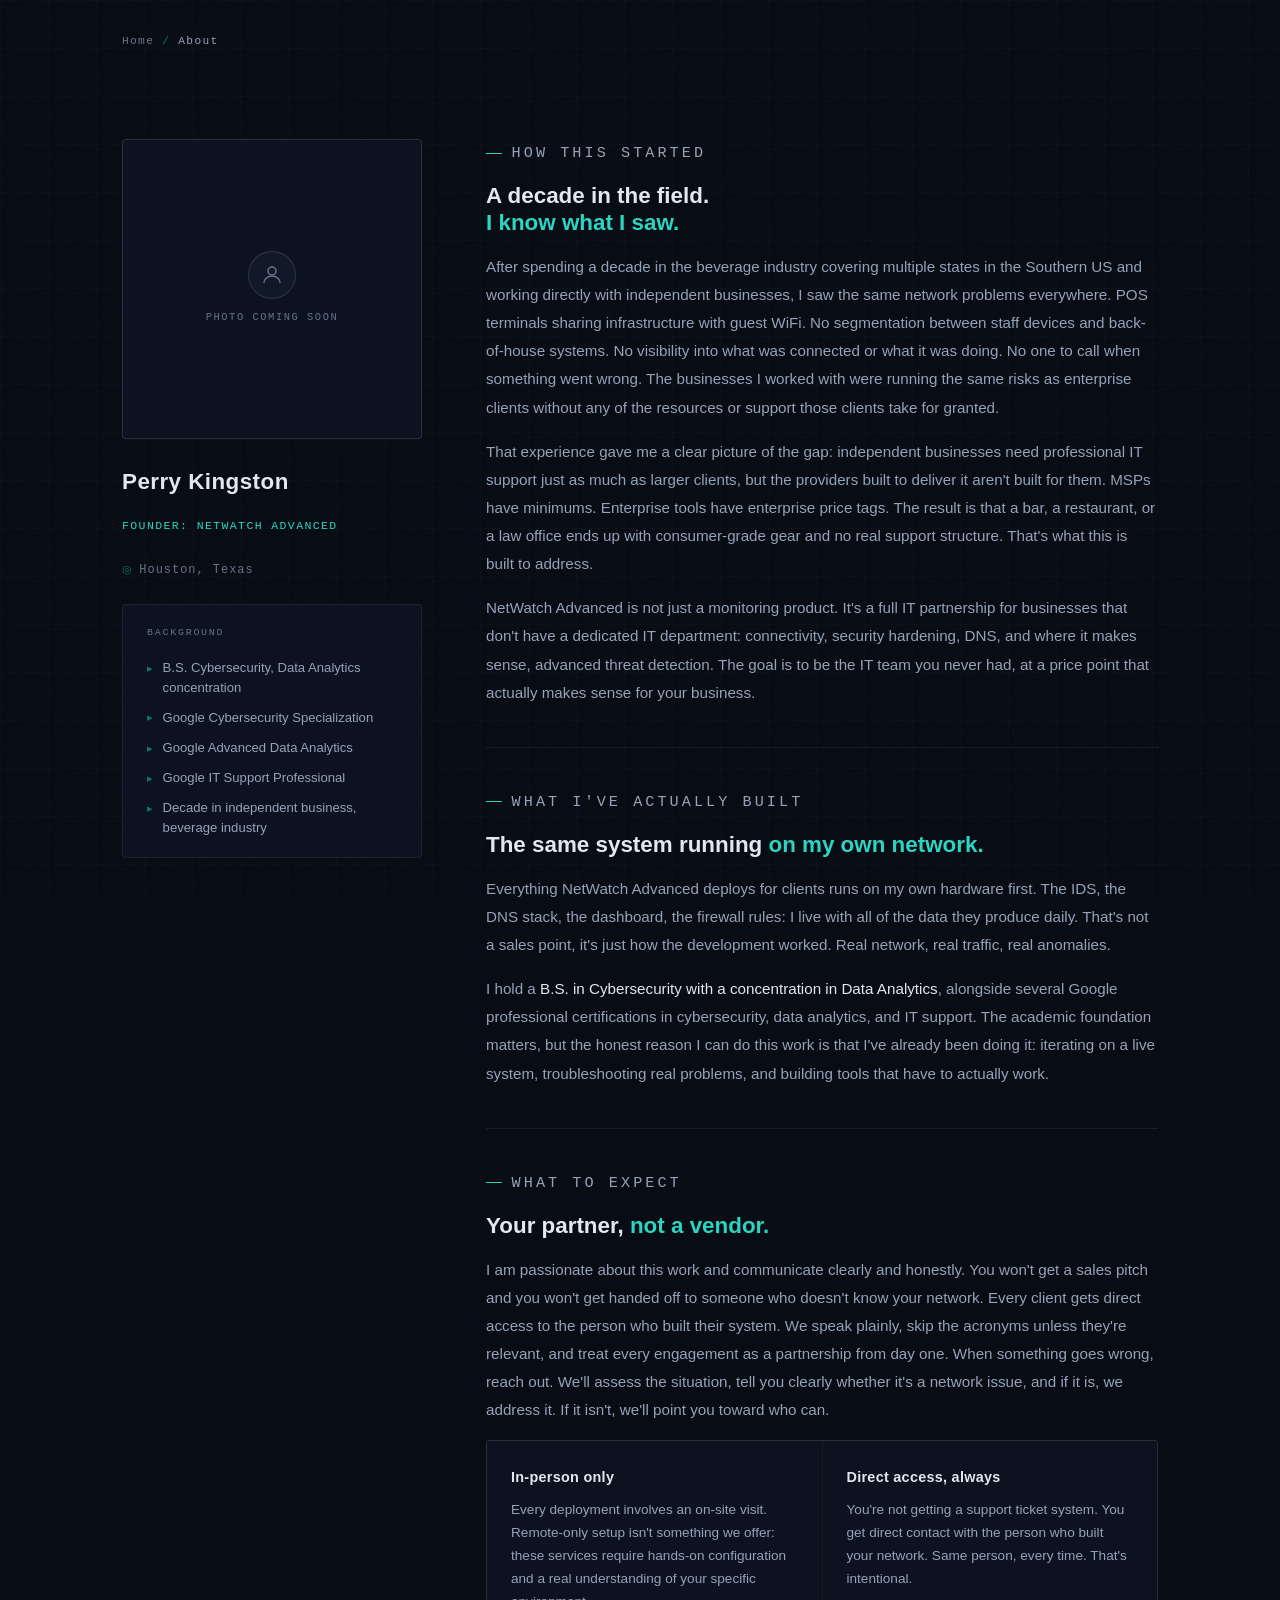
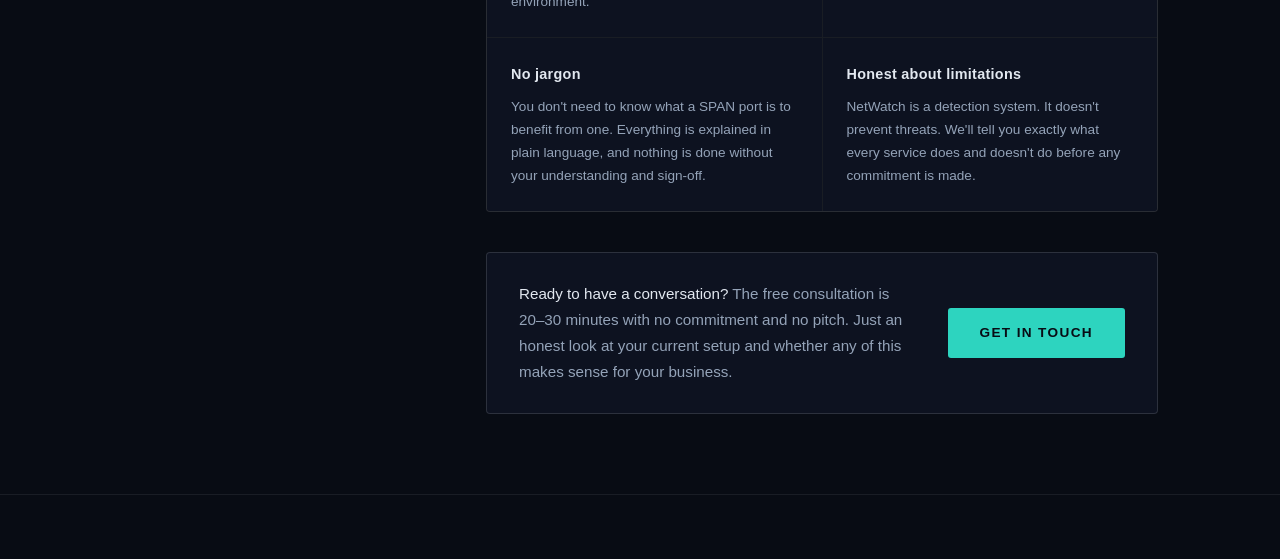
==== commit b189417b: "Update about.html" ====
--- a/about.html
+++ b/about.html
@@ -3,335 +3,55 @@
 <head>
   <meta charset="UTF-8" />
   <link rel="icon" type="image/svg+xml" href="favicon.svg" />
-  <meta http-equiv="Content-Security-Policy"
-  content="
-    default-src 'self';
-    script-src 'self' 'unsafe-inline';
-    connect-src 'self';
-    frame-src 'self';
-    img-src 'self' data:;
-    style-src 'self' 'unsafe-inline' https://fonts.googleapis.com;
-    font-src 'self' https://fonts.gstatic.com;
-    worker-src 'self' blob:;
-  ">
+  <meta http-equiv="Content-Security-Policy" content="default-src 'self'; script-src 'self' 'unsafe-inline'; connect-src 'self'; frame-src 'self'; img-src 'self' data:; style-src 'self' 'unsafe-inline' https://fonts.googleapis.com; font-src 'self' https://fonts.gstatic.com; worker-src 'self' blob:;">
   <meta name="viewport" content="width=device-width, initial-scale=1.0" />
-  <title>About — NetWatch</title>
+  <title>About | NetWatch Advanced</title>
   <link rel="preconnect" href="https://fonts.googleapis.com" />
   <link href="https://fonts.googleapis.com/css2?family=Chakra+Petch:wght@400;500;600;700&family=DM+Sans:wght@300;400;500&family=JetBrains+Mono:wght@400;500&display=swap" rel="stylesheet" />
   <link rel="stylesheet" href="assets/css/netwatch.css" />
-
   <style>
-    /* ── ABOUT: LAYOUT ── */
-    .about-grid {
-      display: grid;
-      grid-template-columns: 300px 1fr;
-      gap: 4rem;
-      align-items: start;
-      max-width: 1100px;
-      margin: 0 auto;
-      padding: 4rem 2rem 5rem;
-    }
-
-    /* ── LEFT: IDENTITY ── */
-    .about-identity {
-      display: flex;
-      flex-direction: column;
-      gap: 1.5rem;
-      animation: fadeUp 0.4s ease both;
-    }
-
-    .photo-placeholder {
-      width: 100%;
-      aspect-ratio: 1;
-      background: var(--bg2);
-      border: 1px solid var(--border2);
-      border-radius: 4px;
-      display: flex;
-      flex-direction: column;
-      align-items: center;
-      justify-content: center;
-      gap: 0.6rem;
-    }
-
-    .photo-placeholder-icon {
-      width: 48px;
-      height: 48px;
-      border-radius: 50%;
-      background: var(--bg3);
-      border: 1px solid var(--border2);
-      display: flex;
-      align-items: center;
-      justify-content: center;
-    }
-
-    .photo-placeholder-icon svg {
-      width: 24px;
-      height: 24px;
-      stroke: var(--text-dim);
-      fill: none;
-      stroke-width: 1.5;
-    }
-
-    .photo-placeholder-label {
-      font-family: var(--mono);
-      font-size: 0.65rem;
-      letter-spacing: 0.15em;
-      text-transform: uppercase;
-      color: var(--text-dim);
-    }
-
-    .identity-name {
-      font-family: var(--head);
-      font-size: 1.4rem;
-      font-weight: 700;
-      color: var(--text);
-      letter-spacing: 0.02em;
-    }
-
-    .identity-title {
-      font-family: var(--mono);
-      font-size: 0.72rem;
-      letter-spacing: 0.12em;
-      text-transform: uppercase;
-      color: var(--teal);
-      margin-top: -0.75rem;
-    }
-
-    .identity-location {
-      font-family: var(--mono);
-      font-size: 0.75rem;
-      letter-spacing: 0.08em;
-      color: var(--text-dim);
-      display: flex;
-      align-items: center;
-      gap: 0.4rem;
-    }
-
-    .identity-location::before {
-      content: '◎';
-      color: var(--teal-dim);
-      font-size: 0.7rem;
-    }
-
-    /* ── CREDENTIAL BLOCK ── */
-    .credential-block {
-      background: var(--bg2);
-      border: 1px solid var(--border);
-      border-radius: 4px;
-      padding: 1.25rem 1.5rem;
-    }
-
-    .credential-block-label {
-      font-family: var(--mono);
-      font-size: 0.62rem;
-      letter-spacing: 0.18em;
-      text-transform: uppercase;
-      color: var(--text-dim);
-      margin-bottom: 1rem;
-    }
-
-    .credential-list {
-      list-style: none;
-      display: flex;
-      flex-direction: column;
-      gap: 0.65rem;
-    }
-
-    .credential-list li {
-      font-size: 0.82rem;
-      color: var(--text-muted);
-      line-height: 1.5;
-      display: flex;
-      align-items: flex-start;
-      gap: 0.6rem;
-    }
-
-    .credential-list li::before {
-      content: '▸';
-      color: var(--teal-dim);
-      font-size: 0.7rem;
-      flex-shrink: 0;
-      margin-top: 0.1rem;
-    }
-
-    .credential-list li span {
-      color: var(--text-dim);
-      font-size: 0.75rem;
-      display: block;
-      margin-top: 0.15rem;
-    }
-
-    /* ── RIGHT: CONTENT ── */
-    .about-content {
-      display: flex;
-      flex-direction: column;
-      gap: 2.5rem;
-      animation: fadeUp 0.4s 0.1s ease both;
-    }
-
-    .about-section-label {
-      font-family: var(--mono);
-      font-size: 0.65rem;
-      letter-spacing: 0.2em;
-      text-transform: uppercase;
-      color: var(--teal);
-      margin-bottom: 0.75rem;
-      display: flex;
-      align-items: center;
-      gap: 0.6rem;
-    }
-
-    .about-section-label::before {
-      content: '';
-      display: block;
-      width: 16px;
-      height: 1px;
-      background: var(--teal);
-    }
-
-    .about-block h2 {
-      font-family: var(--head);
-      font-size: 1.4rem;
-      font-weight: 700;
-      color: var(--text);
-      line-height: 1.2;
-      margin-bottom: 1rem;
-    }
-
-    .about-block h2 em {
-      font-style: normal;
-      color: var(--teal);
-    }
-
-    .about-block p {
-      font-size: 0.95rem;
-      color: var(--text-muted);
-      line-height: 1.85;
-      margin-bottom: 1rem;
-    }
-
+    .about-grid { display: grid; grid-template-columns: 300px 1fr; gap: 4rem; align-items: start; max-width: 1100px; margin: 0 auto; padding: 4rem 2rem 5rem; }
+    .about-identity { display: flex; flex-direction: column; gap: 1.5rem; animation: fadeUp 0.4s ease both; }
+    .photo-placeholder { width: 100%; aspect-ratio: 1; background: var(--bg2); border: 1px solid var(--border2); border-radius: 4px; display: flex; flex-direction: column; align-items: center; justify-content: center; gap: 0.6rem; }
+    .photo-placeholder-icon { width: 48px; height: 48px; border-radius: 50%; background: var(--bg3); border: 1px solid var(--border2); display: flex; align-items: center; justify-content: center; }
+    .photo-placeholder-icon svg { width: 24px; height: 24px; stroke: var(--text-dim); fill: none; stroke-width: 1.5; }
+    .photo-placeholder-label { font-family: var(--mono); font-size: 0.65rem; letter-spacing: 0.15em; text-transform: uppercase; color: var(--text-dim); }
+    .identity-name { font-family: var(--head); font-size: 1.4rem; font-weight: 700; color: var(--text); letter-spacing: 0.02em; }
+    .identity-title { font-family: var(--mono); font-size: 0.72rem; letter-spacing: 0.12em; text-transform: uppercase; color: var(--teal); margin-top: -0.75rem; }
+    .identity-location { font-family: var(--mono); font-size: 0.75rem; letter-spacing: 0.08em; color: var(--text-dim); display: flex; align-items: center; gap: 0.4rem; }
+    .identity-location::before { content: '◎'; color: var(--teal-dim); font-size: 0.7rem; }
+    .credential-block { background: var(--bg2); border: 1px solid var(--border); border-radius: 4px; padding: 1.25rem 1.5rem; }
+    .credential-block-label { font-family: var(--mono); font-size: 0.62rem; letter-spacing: 0.18em; text-transform: uppercase; color: var(--text-dim); margin-bottom: 1rem; }
+    .credential-list { list-style: none; display: flex; flex-direction: column; gap: 0.65rem; }
+    .credential-list li { font-size: 0.82rem; color: var(--text-muted); line-height: 1.5; display: flex; align-items: flex-start; gap: 0.6rem; }
+    .credential-list li::before { content: '▸'; color: var(--teal-dim); font-size: 0.7rem; flex-shrink: 0; margin-top: 0.1rem; }
+    .about-content { display: flex; flex-direction: column; gap: 2.5rem; animation: fadeUp 0.4s 0.1s ease both; }
+    .about-section-label { font-family: var(--mono); font-size: 0.65rem; letter-spacing: 0.2em; text-transform: uppercase; color: var(--teal); margin-bottom: 0.75rem; display: flex; align-items: center; gap: 0.6rem; }
+    .about-section-label::before { content: ''; display: block; width: 16px; height: 1px; background: var(--teal); }
+    .about-block h2 { font-family: var(--head); font-size: 1.4rem; font-weight: 700; color: var(--text); line-height: 1.2; margin-bottom: 1rem; }
+    .about-block h2 em { font-style: normal; color: var(--teal); }
+    .about-block p { font-size: 0.95rem; color: var(--text-muted); line-height: 1.85; margin-bottom: 1rem; }
     .about-block p:last-child { margin-bottom: 0; }
-
-    .about-block p strong {
-      color: var(--text);
-      font-weight: 500;
-    }
-
-    .about-divider {
-      height: 1px;
-      background: var(--border);
-    }
-
-    /* ── WHAT TO EXPECT ── */
-    .expect-grid {
-      display: grid;
-      grid-template-columns: 1fr 1fr;
-      gap: 1px;
-      background: var(--border);
-      border: 1px solid var(--border);
-      border-radius: 4px;
-      overflow: hidden;
-      margin-top: 1rem;
-    }
-
-    .expect-card {
-      background: var(--bg2);
-      padding: 1.5rem;
-    }
-
-    .expect-card h3 {
-      font-family: var(--head);
-      font-size: 0.9rem;
-      font-weight: 600;
-      color: var(--text);
-      letter-spacing: 0.02em;
-      margin-bottom: 0.5rem;
-    }
-
-    .expect-card p {
-      font-size: 0.85rem;
-      color: var(--text-muted);
-      line-height: 1.7;
-      margin-bottom: 0;
-    }
-
-    /* ── CTA ROW ── */
-    .about-cta {
-      background: var(--bg2);
-      border: 1px solid var(--border2);
-      border-radius: 4px;
-      padding: 1.75rem 2rem;
-      display: flex;
-      align-items: center;
-      justify-content: space-between;
-      gap: 2rem;
-      flex-wrap: wrap;
-    }
-
-    .about-cta p {
-      font-size: 0.95rem;
-      color: var(--text-muted);
-      line-height: 1.7;
-      margin: 0;
-      flex: 1;
-      min-width: 220px;
-    }
-
-    .about-cta p strong {
-      color: var(--text);
-      font-weight: 500;
-    }
-
-    /* ── RESPONSIVE ── */
+    .about-block p strong { color: var(--text); font-weight: 500; }
+    .about-divider { height: 1px; background: var(--border); }
+    .expect-grid { display: grid; grid-template-columns: 1fr 1fr; gap: 1px; background: var(--border); border: 1px solid var(--border); border-radius: 4px; overflow: hidden; margin-top: 1rem; }
+    .expect-card { background: var(--bg2); padding: 1.5rem; }
+    .expect-card h3 { font-family: var(--head); font-size: 0.9rem; font-weight: 600; color: var(--text); letter-spacing: 0.02em; margin-bottom: 0.5rem; }
+    .expect-card p { font-size: 0.85rem; color: var(--text-muted); line-height: 1.7; margin-bottom: 0; }
+    .about-cta { background: var(--bg2); border: 1px solid var(--border2); border-radius: 4px; padding: 1.75rem 2rem; display: flex; align-items: center; justify-content: space-between; gap: 2rem; flex-wrap: wrap; }
+    .about-cta p { font-size: 0.95rem; color: var(--text-muted); line-height: 1.7; margin: 0; flex: 1; min-width: 220px; }
+    .about-cta p strong { color: var(--text); font-weight: 500; }
     @media (max-width: 860px) {
-      .about-grid {
-        grid-template-columns: 1fr;
-        gap: 2.5rem;
-        padding: 2.5rem 1.5rem 4rem;
-      }
-
-      .about-identity {
-        flex-direction: row;
-        flex-wrap: wrap;
-        align-items: flex-start;
-        gap: 1.5rem;
-      }
-
-      .photo-placeholder {
-        width: 120px;
-        aspect-ratio: 1;
-        flex-shrink: 0;
-      }
-
+      .about-grid { grid-template-columns: 1fr; gap: 2.5rem; padding: 2.5rem 1.5rem 4rem; }
+      .about-identity { flex-direction: row; flex-wrap: wrap; align-items: flex-start; gap: 1.5rem; }
+      .photo-placeholder { width: 120px; aspect-ratio: 1; flex-shrink: 0; }
       .expect-grid { grid-template-columns: 1fr; }
     }
   </style>
 </head>
 <body>
 
-  <nav>
-    <a href="index.html" class="nav-logo">
-      <span class="logo-bracket">[</span>NET<span>WATCH</span><span class="logo-bracket">]</span>
-    </a>
-    <ul class="nav-links">
-      <li><a href="services.html">Services</a></li>
-      <li><a href="index.html#how-it-works">How It Works</a></li>
-      <li><a href="why.html">Why NetWatch?</a></li>
-      <li><a href="about.html" class="active">About</a></li>
-      <li><a href="contact.html" class="nav-cta">Get Started</a></li>
-    </ul>
-    <button class="nav-hamburger" aria-label="Toggle menu" onclick="toggleMenu()">
-      <span></span><span></span><span></span>
-    </button>
-  </nav>
-
-  <div class="mobile-menu" id="mobileMenu">
-    <a href="services.html" onclick="toggleMenu()">Services</a>
-    <a href="index.html#how-it-works" onclick="toggleMenu()">How It Works</a>
-    <a href="why.html" onclick="toggleMenu()">Why NetWatch?</a>
-    <a href="about.html" onclick="toggleMenu()">About</a>
-    <a href="contact.html" class="nav-cta" onclick="toggleMenu()">Get Started</a>
-  </div>
+  <div id="site-nav" data-active="about"></div>
 
   <div style="max-width: 1100px; margin: 0 auto; padding: 2rem 2rem 0;">
     <div class="breadcrumb">
@@ -343,9 +63,7 @@
 
   <div class="about-grid">
 
-    <!-- ── LEFT COLUMN ── -->
     <div class="about-identity">
-
       <div class="photo-placeholder">
         <div class="photo-placeholder-icon">
           <svg viewBox="0 0 24 24" xmlns="http://www.w3.org/2000/svg">
@@ -355,103 +73,104 @@
         </div>
         <p class="photo-placeholder-label">Photo coming soon</p>
       </div>
-
       <div>
-        <p class="identity-name">Perry Kingston</p>
-        <p class="identity-title">Founder — NetWatch</p>
+        <p class="identity-name">Perry Kingston</p><br>
+        <p class="identity-title">Founder: NetWatch Advanced</p>
       </div>
-
       <p class="identity-location">Houston, Texas</p>
-
       <div class="credential-block">
         <p class="credential-block-label">Background</p>
         <ul class="credential-list">
-          <li>
-            B.S. Cybersecurity, Data Analytics concentration
-            <span>Conferred 2026</span>
-          </li>
-          <li>
-            Google Cybersecurity Specialization
-          </li>
-          <li>
-            Google Advanced Data Analytics
-          </li>
-          <li>
-            Google IT Support Professional
-          </li>
-          <li>
-            CompTIA / Additional certifications on request
-          </li>
+          <li>B.S. Cybersecurity, Data Analytics concentration</li>
+          <li>Google Cybersecurity Specialization</li>
+          <li>Google Advanced Data Analytics</li>
+          <li>Google IT Support Professional</li>
+          <li>Decade in independent business, beverage industry</li>
         </ul>
       </div>
-
     </div>
 
-    <!-- ── RIGHT COLUMN ── -->
     <div class="about-content">
 
-      <!-- ORIGIN -->
       <div class="about-block">
         <p class="about-section-label">How this started</p>
-        <h2>Built for my own network.<br /><em>Then people started asking.</em></h2>
+        <h2>A decade in the field.<br /><em>I know what I saw.</em></h2>
         <p>
-        lorem ipsum
+          After spending a decade in the beverage industry covering multiple states in the
+          Southern US and working directly with independent businesses, I saw the same
+          network problems everywhere. POS terminals sharing infrastructure with guest WiFi.
+          No segmentation between staff devices and back-of-house systems. No visibility
+          into what was connected or what it was doing. No one to call when something
+          went wrong. The businesses I worked with were running the same risks as enterprise
+          clients without any of the resources or support those clients take for granted.
         </p>
         <p>
-         <!-- The interest was genuine and unsolicited. That matters to me — it means
-          the product earns its place in someone's home on its own merits, not because
-          it was sold to them. That's still how I intend to operate. -->
+          That experience gave me a clear picture of the gap: independent businesses need
+          professional IT support just as much as larger clients, but the providers built
+          to deliver it aren't built for them. MSPs have minimums. Enterprise tools have
+          enterprise price tags. The result is that a bar, a restaurant, or a law office
+          ends up with consumer-grade gear and no real support structure. That's what
+          this is built to address.
+        </p>
+        <p>
+          NetWatch Advanced is not just a monitoring product. It's a full IT partnership
+          for businesses that don't have a dedicated IT department: connectivity, security
+          hardening, DNS, and where it makes sense, advanced threat detection. The goal
+          is to be the IT team you never had, at a price point that actually makes sense
+          for your business.
         </p>
       </div>
 
       <div class="about-divider"></div>
 
-      <!-- QUALIFICATIONS — translated -->
       <div class="about-block">
         <p class="about-section-label">What I've actually built</p>
         <h2>The same system running <em>on my own network.</em></h2>
         <p>
-          Everything NetWatch deploys for clients runs on my own hardware at home first.
-          The IDS, the DNS stack, the dashboard, the firewall rules — I live with the data
-          it produces daily. That's not a sales point, it's just how the development worked.
-          Real network, real traffic, real anomalies.
+          Everything NetWatch Advanced deploys for clients runs on my own hardware first.
+          The IDS, the DNS stack, the dashboard, the firewall rules: I live with all of the
+          data they produce daily. That's not a sales point, it's just how the development
+          worked. Real network, real traffic, real anomalies.
         </p>
         <p>
           I hold a <strong>B.S. in Cybersecurity with a concentration in Data Analytics</strong>,
-          conferred in 2026, alongside several Google professional certifications in cybersecurity,
+          alongside several Google professional certifications in cybersecurity,
           data analytics, and IT support. The academic foundation matters, but the honest reason
-          I can do this work is that I've been doing it — iterating on a live system,
+          I can do this work is that I've already been doing it: iterating on a live system,
           troubleshooting real problems, and building tools that have to actually work.
         </p>
       </div>
 
       <div class="about-divider"></div>
 
-      <!-- WHAT TO EXPECT -->
       <div class="about-block">
         <p class="about-section-label">What to expect</p>
-        <h2>Small by design. <em>Intentionally.</em></h2>
+        <h2>Your partner, <em>not a vendor.</em></h2>
         <p>
-         <!-- [Work ethic / engagement style placeholder — describe what it's actually like to
-          work with you. Direct communication, no jargon with clients, honest about what
-          the system can and can't do, show up on time, etc. Your words here.] lorem ipsum -->
+          I am passionate about this work and communicate clearly and honestly. You won't
+          get a sales pitch and you won't get handed off to someone who doesn't know your
+          network. Every client gets direct access to the person who built their system.
+          We speak plainly, skip the acronyms unless they're relevant, and treat every
+          engagement as a partnership from day one. When something goes wrong, reach out.
+          We'll assess the situation, tell you clearly whether it's a network issue, and
+          if it is, we address it. If it isn't, we'll point you toward who can.
         </p>
         <div class="expect-grid">
           <div class="expect-card">
             <h3>In-person only</h3>
-            <p>Every deployment involves an on-site visit. Remote-only setup isn't something I offer — the network has to be seen to be understood.</p>
+            <p>Every deployment involves an on-site visit. Remote-only setup isn't something we offer: these services require hands-on configuration and a real understanding of your specific environment.</p>
           </div>
           <div class="expect-card">
-            <h3>Limited client capacity</h3>
-            <p>A large roster means diluted attention. The number of active clients I take on at once is deliberate — every network gets a real eye on it.</p>
+            <h3>Direct access, always</h3>
+            <p>You're not getting a support ticket system. You get direct contact with the person who built your network. Same person, every time. That's intentional.</p>
           </div>
           <div class="expect-card">
             <h3>No jargon</h3>
-            <p>You don't need to know what a SPAN port is to benefit from one. I explain what's relevant in plain language and skip what isn't.</p>
+            <p>You don't need to know what a SPAN port is to benefit from one. Everything is explained in plain language, and nothing is done without your understanding and sign-off.</p>
           </div>
           <div class="expect-card">
             <h3>Honest about limitations</h3>
-            <p>NetWatch is a detection system. It doesn't prevent threats. I'll tell you exactly what it does and doesn't do before any commitment is made.</p>
+            <p>NetWatch is a detection system. It doesn't prevent threats. We'll tell you exactly what every service does and doesn't do before any commitment is made.</p>
           </div>
         </div>
       </div>
@@ -459,8 +178,8 @@
       <div class="about-cta">
         <p>
           <strong>Ready to have a conversation?</strong> The free consultation is
-          20–30 minutes — no commitment, no pitch. Just an honest look at your network
-          and whether any of this makes sense for you.
+          20–30 minutes with no commitment and no pitch. Just an honest look at your
+          current setup and whether any of this makes sense for your business.
         </p>
         <a href="contact.html" class="btn-primary">Get in Touch</a>
       </div>
@@ -468,34 +187,8 @@
     </div>
   </div>
 
-  <footer>
-    <div class="footer-inner">
-      <span class="footer-brand">[NET<span>WATCH</span>]</span>
-      <ul class="footer-links">
-        <li><a href="index.html">Home</a></li>
-        <li><a href="why.html">Why NetWatch</a></li>
-        <li><a href="services.html">Services</a></li>
-        <li><a href="about.html">About</a></li>
-        <li><a href="contact.html">Contact</a></li>
-        <li><a href="privacy.html">Privacy</a></li>
-      </ul>
-      <span class="footer-copy">&copy; 2026 NetWatch | All rights reserved</span>
-    </div>
-  </footer>
-
-  <script>
-    function toggleMenu() {
-      document.getElementById('mobileMenu').classList.toggle('open');
-    }
-
-    document.addEventListener('click', function(e) {
-      const menu = document.getElementById('mobileMenu');
-      const hamburger = document.querySelector('.nav-hamburger');
-      if (menu.classList.contains('open') && !menu.contains(e.target) && !hamburger.contains(e.target)) {
-        menu.classList.remove('open');
-      }
-    });
-  </script>
+  <footer id="site-footer"></footer>
+  <script src="assets/js/netwatch.js"></script>
 
 </body>
 </html>
--- a/assets/css/netwatch.css
+++ b/assets/css/netwatch.css
@@ -50,7 +50,6 @@
   overflow-x: hidden;
 }
 
-/* Noise texture overlay */
 body::before {
   content: '';
   position: fixed;
@@ -61,7 +60,6 @@
   opacity: 0.4;
 }
 
-/* Grid pattern */
 body::after {
   content: '';
   position: fixed;
@@ -74,7 +72,6 @@
   z-index: 0;
 }
 
-/* Ensure all content sits above pseudo-element overlays */
 * {
   position: relative;
   z-index: 1;
@@ -415,7 +412,6 @@
   transition: border-color 0.25s;
   cursor: pointer;
   scroll-margin-top: 80px;
-
 }
 
 .tier:hover  { border-color: var(--teal-dim); }
@@ -659,7 +655,7 @@
 .breadcrumb span    { color: var(--teal-dim); }
 
 
-/* ── PAGE HEADER (interior pages) ── */
+/* ── PAGE HEADER ── */
 .page-header {
   max-width: 1100px;
   margin: 0 auto;
@@ -715,7 +711,7 @@
   border: 1px solid var(--border2);
   border-radius: 4px;
   padding: 1rem 2.25rem;
-  margin-top: 1rem;
+  margin-top: 2rem;
 }
 
 .context-block p {
@@ -731,6 +727,70 @@
   color: var(--text);
   font-weight: 500;
 }
+
+
+/* ── HARDWARE CALLOUT ── */
+/* Amber warning block — used on services page, available site-wide */
+.hardware-callout {
+  background: var(--bg2);
+  border: 1px solid var(--border2);
+  border-radius: 4px;
+  padding: 2rem 2.25rem;
+  margin-bottom: 4rem;
+}
+
+.hardware-callout-label {
+  font-family: var(--mono);
+  font-size: 0.65rem;
+  letter-spacing: 0.18em;
+  text-transform: uppercase;
+  color: var(--amber);
+  margin-bottom: 0.75rem;
+  display: flex;
+  align-items: center;
+  gap: 0.5rem;
+}
+
+.hardware-callout-label::before {
+  content: '⚠';
+  font-size: 0.75rem;
+}
+
+.hardware-callout p {
+  font-size: 0.9rem;
+  color: var(--text-muted);
+  line-height: 1.8;
+  margin-bottom: 0.75rem;
+}
+
+.hardware-callout p:last-child { margin-bottom: 0; }
+
+.hardware-callout strong {
+  color: var(--text);
+  font-weight: 500;
+}
+
+
+/* ── OWNERSHIP NOTE ── */
+/* Teal info block — used on services page, available site-wide */
+.ownership-note {
+  background: var(--teal-glow);
+  border: 1px solid var(--teal-dim);
+  border-radius: 4px;
+  padding: 1.5rem 1.75rem;
+  margin-bottom: 4rem;
+}
+
+.ownership-note p {
+  font-size: 0.9rem;
+  color: var(--text-muted);
+  line-height: 1.8;
+  margin-bottom: 0.5rem;
+}
+
+.ownership-note p:last-child { margin-bottom: 0; }
+
+.ownership-note strong { color: var(--teal); font-weight: 500; }
 
 
 /* ── CTA SECTION (homepage) ── */
